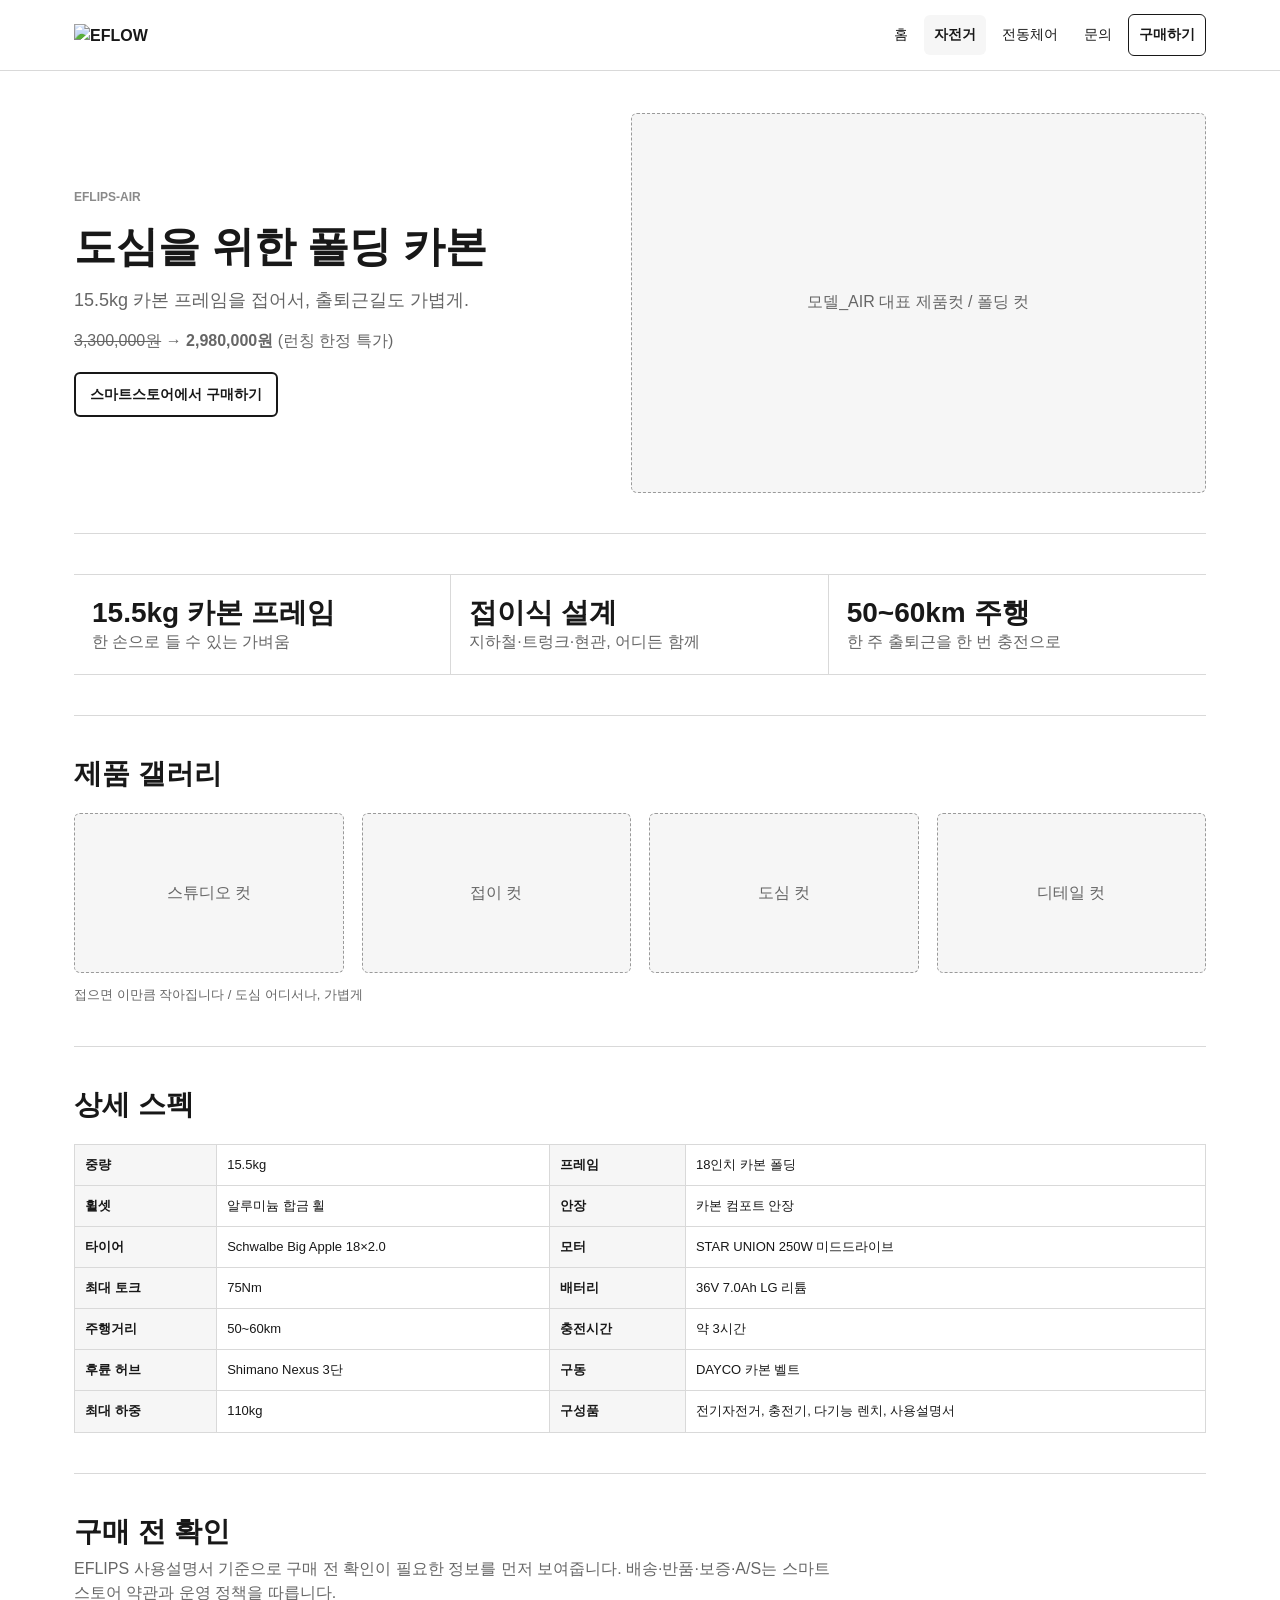
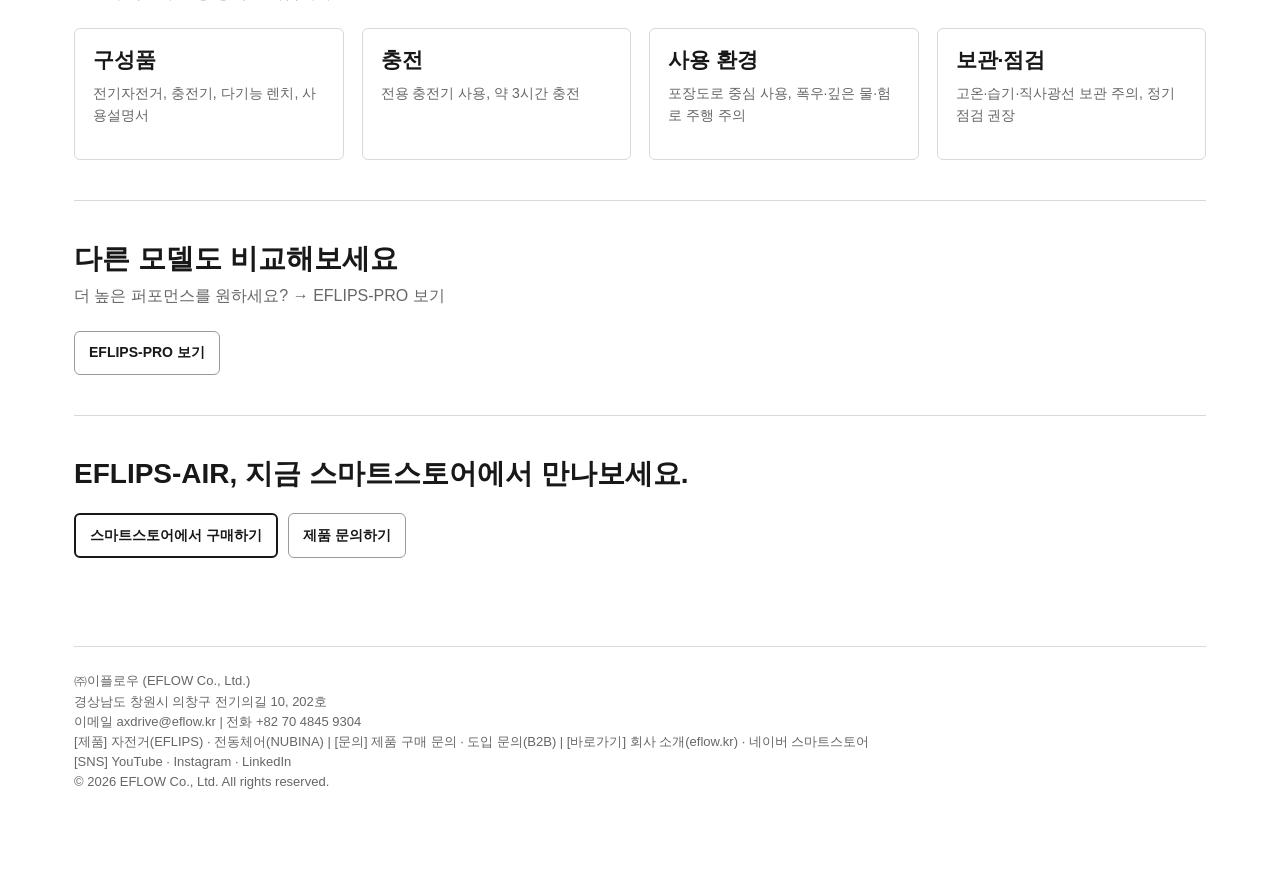
==== air.html @ 93368bbf "Add files via upload" ====
<!doctype html>
<html lang="ko">
<head>
  <meta charset="utf-8">
  <meta name="viewport" content="width=device-width, initial-scale=1">
  <title>EFLIPS-AIR | 2차 와이어프레임</title>
  <link rel="stylesheet" href="style.css">
  <link rel="icon" href="assets/favicon_32.ico">
</head>
<body>
  <header class="site-header">
    <div class="header-inner">
      <a class="brand" href="index.html"><img class="brand-logo" src="assets/Logo_EFLOW_Basic.svg" alt="EFLOW"></a>
      <nav class="nav" aria-label="주요 메뉴">
        <a href="index.html">홈</a>
        <a class="active" href="eflips.html">자전거</a>
        <a href="nubina.html">전동체어</a>
        <a href="contact.html">문의</a>
        <a class="buy" href="store.html">구매하기</a>
      </nav>
    </div>
  </header>

  <main class="page">
    <section class="section split">
      <div class="copy">
        <span class="eyebrow">EFLIPS-AIR</span>
        <h1>도심을 위한 폴딩 카본</h1>
        <p class="lead">15.5kg 카본 프레임을 접어서, 출퇴근길도 가볍게.</p>
        <p><s>3,300,000원</s> → <strong>2,980,000원</strong> (런칭 한정 특가)</p>
        <div class="button-row">
          <a class="button primary" href="store.html">스마트스토어에서 구매하기</a>
        </div>
      </div>
      <div class="visual tall">모델_AIR 대표 제품컷 / 폴딩 컷</div>
    </section>

    <section class="section">
      <div class="feature-list">
        <article class="feature">
          <h2>15.5kg 카본 프레임</h2>
          <p>한 손으로 들 수 있는 가벼움</p>
        </article>
        <article class="feature">
          <h2>접이식 설계</h2>
          <p>지하철·트렁크·현관, 어디든 함께</p>
        </article>
        <article class="feature">
          <h2>50~60km 주행</h2>
          <p>한 주 출퇴근을 한 번 충전으로</p>
        </article>
      </div>
    </section>

    <section class="section">
      <div class="section-title">
        <h2>제품 갤러리</h2>
      </div>
      <div class="grid cols-4">
        <div class="visual compact">스튜디오 컷</div>
        <div class="visual compact">접이 컷</div>
        <div class="visual compact">도심 컷</div>
        <div class="visual compact">디테일 컷</div>
      </div>
      <p class="caption">접으면 이만큼 작아집니다 / 도심 어디서나, 가볍게</p>
    </section>

    <section class="section">
      <div class="section-title">
        <h2>상세 스펙</h2>
      </div>
      <div class="table-wrap">
        <table class="table">
          <tr><th>중량</th><td>15.5kg</td><th>프레임</th><td>18인치 카본 폴딩</td></tr>
          <tr><th>휠셋</th><td>알루미늄 합금 휠</td><th>안장</th><td>카본 컴포트 안장</td></tr>
          <tr><th>타이어</th><td>Schwalbe Big Apple 18×2.0</td><th>모터</th><td>STAR UNION 250W 미드드라이브</td></tr>
          <tr><th>최대 토크</th><td>75Nm</td><th>배터리</th><td>36V 7.0Ah LG 리튬</td></tr>
          <tr><th>주행거리</th><td>50~60km</td><th>충전시간</th><td>약 3시간</td></tr>
          <tr><th>후륜 허브</th><td>Shimano Nexus 3단</td><th>구동</th><td>DAYCO 카본 벨트</td></tr>
          <tr><th>최대 하중</th><td>110kg</td><th>구성품</th><td>전기자전거, 충전기, 다기능 렌치, 사용설명서</td></tr>
        </table>
      </div>
    </section>

    <section class="section">
      <div class="section-title">
        <h2>구매 전 확인</h2>
        <p>EFLIPS 사용설명서 기준으로 구매 전 확인이 필요한 정보를 먼저 보여줍니다. 배송·반품·보증·A/S는 스마트스토어 약관과 운영 정책을 따릅니다.</p>
      </div>
      <div class="grid cols-4 trust-grid">
        <article class="card"><h3>구성품</h3><p>전기자전거, 충전기, 다기능 렌치, 사용설명서</p></article>
        <article class="card"><h3>충전</h3><p>전용 충전기 사용, 약 3시간 충전</p></article>
        <article class="card"><h3>사용 환경</h3><p>포장도로 중심 사용, 폭우·깊은 물·험로 주행 주의</p></article>
        <article class="card"><h3>보관·점검</h3><p>고온·습기·직사광선 보관 주의, 정기 점검 권장</p></article>
      </div>
    </section>

    <section class="section">
      <div class="section-title">
        <h2>다른 모델도 비교해보세요</h2>
        <p>더 높은 퍼포먼스를 원하세요? → EFLIPS-PRO 보기</p>
      </div>
      <div class="button-row">
        <a class="button secondary" href="pro.html">EFLIPS-PRO 보기</a>
      </div>
    </section>

    <section class="section">
      <div class="section-title">
        <h2>EFLIPS-AIR, 지금 스마트스토어에서 만나보세요.</h2>
      </div>
      <div class="button-row">
        <a class="button primary" href="store.html">스마트스토어에서 구매하기</a>
        <a class="button secondary" href="contact.html">제품 문의하기</a>
      </div>
    </section>

    <div class="sticky-cta">
      <a class="button primary" href="store.html">스마트스토어에서 구매하기</a>
    </div>

    <footer class="site-footer">
      ㈜이플로우 (EFLOW Co., Ltd.)<br>
      경상남도 창원시 의창구 전기의길 10, 202호<br>
      이메일 axdrive@eflow.kr | 전화 +82 70 4845 9304<br>
      [제품] 자전거(EFLIPS) · 전동체어(NUBINA) | [문의] 제품 구매 문의 · 도입 문의(B2B) | [바로가기] 회사 소개(eflow.kr) · 네이버 스마트스토어<br>
      [SNS] YouTube · Instagram · LinkedIn<br>
      © 2026 EFLOW Co., Ltd. All rights reserved.
    </footer>
  </main>
</body>
</html>
---- style.css ----
:root {
  --ink: #181818;
  --muted: #666;
  --subtle: #8a8a8a;
  --line: #d9d9d9;
  --line-strong: #9a9a9a;
  --soft: #f6f6f6;
  --white: #fff;
  --radius: 6px;
}

* { box-sizing: border-box; }

body {
  margin: 0;
  background: var(--white);
  color: var(--ink);
  font-family: -apple-system, BlinkMacSystemFont, "Pretendard", "Inter", "Segoe UI", sans-serif;
  line-height: 1.55;
}

a { color: inherit; text-decoration: none; }

.site-header {
  position: sticky;
  top: 0;
  z-index: 20;
  border-bottom: 1px solid var(--line);
  background: rgba(255, 255, 255, .96);
}

.header-inner {
  display: flex;
  align-items: center;
  justify-content: space-between;
  gap: 24px;
  max-width: 1180px;
  margin: 0 auto;
  padding: 14px 24px;
}

.brand {
  display: inline-flex;
  align-items: center;
  gap: 10px;
  font-weight: 800;
}

.brand-mark {
  display: inline-grid;
  width: 32px;
  height: 32px;
  place-items: center;
  border: 1px solid var(--ink);
  border-radius: 50%;
  font-size: 12px;
}

.nav {
  display: flex;
  align-items: center;
  justify-content: flex-end;
  gap: 6px;
  flex-wrap: wrap;
  font-size: 14px;
}

.nav a {
  min-height: 40px;
  padding: 9px 10px;
  border-radius: var(--radius);
}

.nav a.active {
  background: var(--soft);
  font-weight: 800;
}

.nav .buy {
  border: 1px solid var(--ink);
  font-weight: 800;
}

.page {
  max-width: 1180px;
  margin: 0 auto;
  padding: 42px 24px 104px;
}

.section {
  padding: 40px 0;
  border-bottom: 1px solid var(--line);
}

.section:first-child { padding-top: 0; }

.section:last-of-type { border-bottom: 0; }

.section-title {
  max-width: 760px;
  margin-bottom: 22px;
}

.section-title p { margin-top: 8px; }

.split {
  display: grid;
  grid-template-columns: minmax(0, .95fr) minmax(0, 1.05fr);
  gap: 36px;
  align-items: stretch;
}

.split.reverse {
  grid-template-columns: minmax(0, 1.05fr) minmax(0, .95fr);
}

.copy {
  display: flex;
  min-width: 0;
  flex-direction: column;
  justify-content: center;
  gap: 14px;
}

.eyebrow {
  color: var(--subtle);
  font-size: 12px;
  font-weight: 800;
  text-transform: uppercase;
}

h1,
h2,
h3,
h4 {
  margin: 0;
  line-height: 1.25;
}

h1 { font-size: 42px; }
h2 { font-size: 28px; }
h3 { font-size: 21px; }
h4 { font-size: 18px; }

p {
  margin: 0;
  color: var(--muted);
}

.lead {
  font-size: 18px;
  color: var(--muted);
}

.visual {
  display: grid;
  min-height: 300px;
  place-items: center;
  padding: 24px;
  border: 1px dashed var(--line-strong);
  border-radius: var(--radius);
  background: var(--soft);
  color: var(--muted);
  text-align: center;
}

.visual.compact { min-height: 160px; }

.visual.tall { min-height: 380px; }

.button-row {
  display: flex;
  gap: 10px;
  flex-wrap: wrap;
  margin-top: 4px;
}

.button {
  display: inline-flex;
  min-height: 42px;
  align-items: center;
  justify-content: center;
  padding: 10px 14px;
  border: 1px solid var(--ink);
  border-radius: var(--radius);
  background: var(--white);
  font-size: 14px;
  font-weight: 800;
}

.button.primary { border-width: 2px; }

.button.secondary { border-color: var(--line-strong); }

.grid {
  display: grid;
  gap: 18px;
}

.cols-2 { grid-template-columns: repeat(2, minmax(0, 1fr)); }
.cols-3 { grid-template-columns: repeat(3, minmax(0, 1fr)); }
.cols-4 { grid-template-columns: repeat(4, minmax(0, 1fr)); }

.choice,
.card,
.form-panel {
  padding: 18px;
  border: 1px solid var(--line);
  border-radius: var(--radius);
  background: var(--white);
}

.choice {
  display: grid;
  grid-template-rows: auto 1fr;
  gap: 16px;
}

.choice .visual {
  min-height: 210px;
  border: 0;
}

.choice-body,
.card {
  display: flex;
  min-width: 0;
  flex-direction: column;
  gap: 10px;
}

.trust-grid .card {
  min-height: 132px;
}

.trust-grid .card p {
  font-size: 14px;
}

.feature-list {
  display: grid;
  grid-template-columns: repeat(3, minmax(0, 1fr));
  gap: 0;
  border-top: 1px solid var(--line);
  border-bottom: 1px solid var(--line);
}

.feature {
  padding: 20px 18px;
  border-right: 1px solid var(--line);
}

.feature:last-child { border-right: 0; }

.notice {
  padding: 14px 0;
  border-top: 1px solid var(--line);
  border-bottom: 1px solid var(--line);
  font-weight: 800;
}

.story-steps {
  display: grid;
  grid-template-columns: repeat(4, minmax(0, 1fr));
  gap: 12px;
  margin-top: 18px;
}

.step {
  min-height: 120px;
  padding: 16px;
  border: 1px dashed var(--line-strong);
  border-radius: var(--radius);
  background: var(--soft);
  color: var(--muted);
}

.table-wrap { overflow-x: auto; }

.table {
  width: 100%;
  min-width: 660px;
  border-collapse: collapse;
  border: 1px solid var(--line);
  font-size: 13px;
}

.table th,
.table td {
  padding: 10px;
  border-right: 1px solid var(--line);
  border-bottom: 1px solid var(--line);
  text-align: left;
  vertical-align: top;
}

.table th { background: var(--soft); }

.form-layout {
  display: grid;
  grid-template-columns: minmax(0, .85fr) minmax(0, 1.15fr);
  gap: 34px;
}

.field-stack {
  display: grid;
  gap: 10px;
  margin-top: 14px;
}

.field {
  min-height: 46px;
  padding: 10px 12px;
  border: 1px dashed var(--line-strong);
  border-radius: var(--radius);
  color: var(--muted);
}

.field.tall { min-height: 128px; }

.sticky-cta {
  display: none;
  position: fixed;
  right: 16px;
  bottom: 12px;
  left: 16px;
  z-index: 15;
  align-items: center;
  justify-content: stretch;
  gap: 10px;
  padding: 10px;
  border: 1px solid var(--line-strong);
  border-radius: var(--radius);
  background: var(--white);
  box-shadow: 0 4px 14px rgba(0, 0, 0, .08);
}

.sticky-cta .button { width: 100%; }

.caption {
  margin-top: 12px;
  font-size: 13px;
}

.site-footer {
  margin-top: 48px;
  padding-top: 24px;
  border-top: 1px solid var(--line);
  color: var(--muted);
  font-size: 13px;
}

@media (max-width: 900px) {
  .split,
  .split.reverse,
  .form-layout {
    grid-template-columns: 1fr;
  }

  .feature-list {
    grid-template-columns: 1fr;
  }

  .feature {
    border-right: 0;
    border-bottom: 1px solid var(--line);
  }

  .feature:last-child { border-bottom: 0; }

  .cols-4,
  .cols-3 {
    grid-template-columns: repeat(2, minmax(0, 1fr));
  }
}

@media (max-width: 640px) {
  .header-inner,
  .page {
    padding-left: 16px;
    padding-right: 16px;
  }

  .header-inner {
    align-items: flex-start;
    flex-direction: column;
  }

  .nav { justify-content: flex-start; }

  .page { padding-top: 30px; }

  h1 { font-size: 30px; }
  h2 { font-size: 24px; }

  .lead { font-size: 16px; }

  .cols-2,
  .cols-3,
  .cols-4,
  .story-steps {
    grid-template-columns: 1fr;
  }

  .visual { min-height: 220px; }

  .sticky-cta {
    display: flex;
  }
}


/* === 프로토타입 보강 (실제 로고 적용 / 컬러·디자인컨셉 미적용) === */
.brand-logo { height: 22px; width: auto; display: block; }
.trust-line {
  max-width: 760px;
  margin: 0 auto;
  text-align: center;
  font-size: 16px;
  font-weight: 700;
  color: var(--ink);
}
@media (max-width: 640px) {
  .brand-logo { height: 20px; }
}
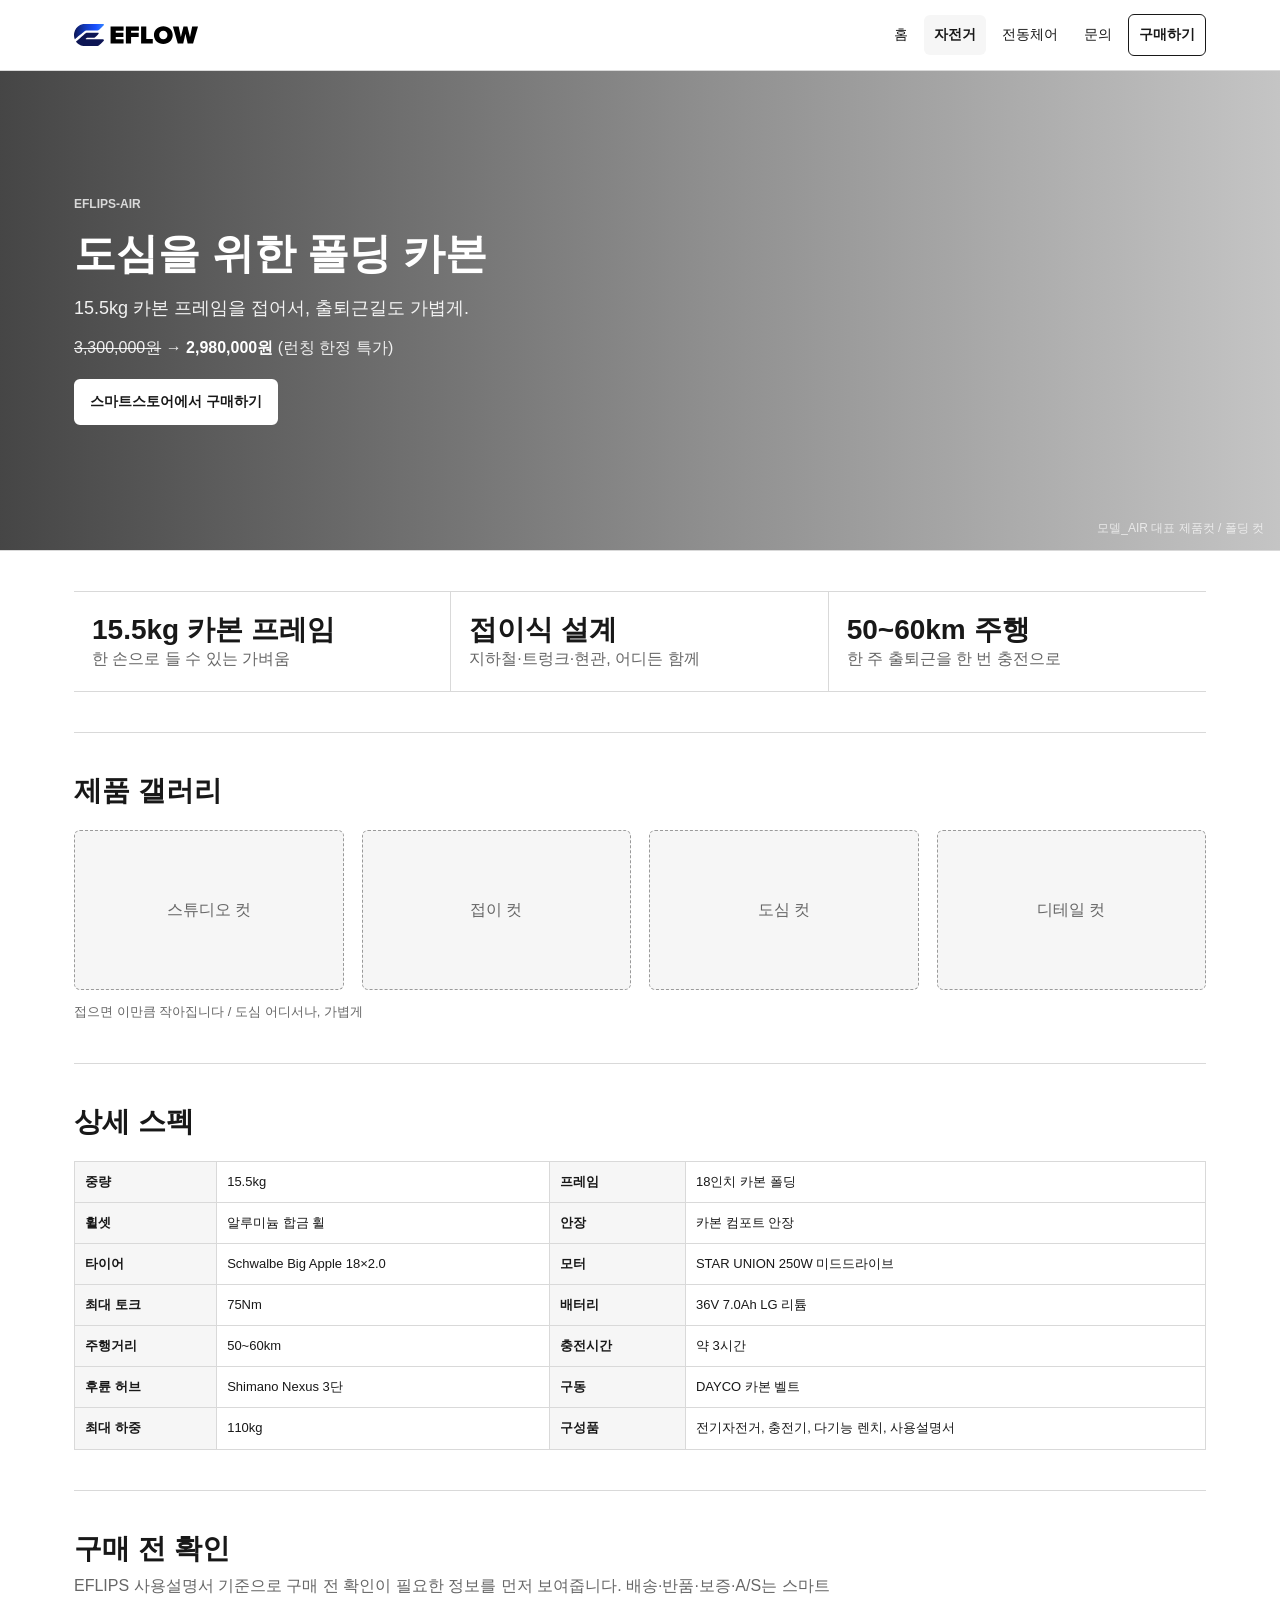
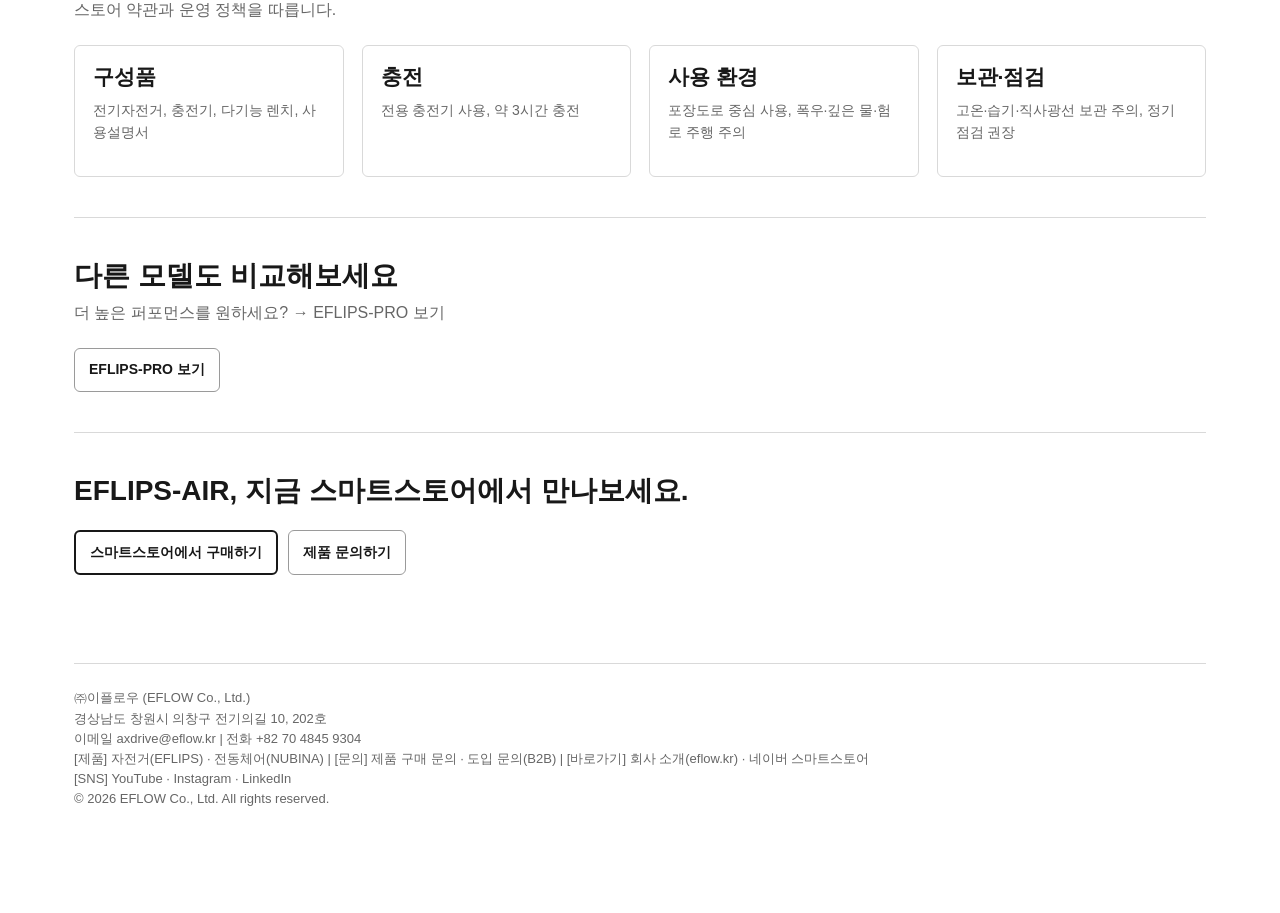
==== commit 816ea8a9: "Add files via upload" ====
--- a/air.html
+++ b/air.html
@@ -22,8 +22,10 @@
   </header>
 
   <main class="page">
-    <section class="section split">
-      <div class="copy">
+    <section class="hero">
+      <div class="hero-media"></div>
+      <span class="hero-note">모델_AIR 대표 제품컷 / 폴딩 컷</span>
+      <div class="hero-copy">
         <span class="eyebrow">EFLIPS-AIR</span>
         <h1>도심을 위한 폴딩 카본</h1>
         <p class="lead">15.5kg 카본 프레임을 접어서, 출퇴근길도 가볍게.</p>
@@ -32,7 +34,6 @@
           <a class="button primary" href="store.html">스마트스토어에서 구매하기</a>
         </div>
       </div>
-      <div class="visual tall">모델_AIR 대표 제품컷 / 폴딩 컷</div>
     </section>
 
     <section class="section">
--- a/style.css
+++ b/style.css
@@ -423,3 +423,56 @@
 @media (max-width: 640px) {
   .brand-logo { height: 20px; }
 }
+
+
+/* === 풀폭 히어로 (이미지 풀블리드 + 다크 스크림 + 흰 카피 오버레이) === */
+html { overflow-x: hidden; }
+.hero {
+  position: relative;
+  margin: -42px calc(50% - 50vw) 0;
+  min-height: 480px;
+  display: flex;
+  align-items: center;
+  overflow: hidden;
+  background: var(--soft); /* 이미지 영역 자리(플레이스홀더) */
+  border-bottom: 1px solid var(--line);
+}
+.hero::before { /* 다크 스크림 */
+  content: "";
+  position: absolute;
+  inset: 0;
+  background: linear-gradient(90deg, rgba(20,20,20,.78) 0%, rgba(20,20,20,.46) 55%, rgba(20,20,20,.22) 100%);
+}
+.hero-note { /* 와이어프레임용 이미지 영역 라벨 */
+  position: absolute;
+  right: 16px;
+  bottom: 12px;
+  z-index: 2;
+  color: rgba(255,255,255,.7);
+  font-size: 12px;
+}
+.hero-copy {
+  position: relative;
+  z-index: 2;
+  width: 100%;
+  max-width: 1180px;
+  margin: 0 auto;
+  padding: 76px 24px;
+  display: flex;
+  flex-direction: column;
+  justify-content: center;
+  gap: 14px;
+  color: #fff;
+}
+.hero-copy .eyebrow { color: rgba(255,255,255,.78); }
+.hero-copy h1 { color: #fff; }
+.hero-copy .lead { color: rgba(255,255,255,.92); max-width: 620px; }
+.hero-copy p { color: rgba(255,255,255,.9); }
+.hero-copy strong { color: #fff; }
+.hero-copy .button { background: transparent; border-color: #fff; color: #fff; }
+.hero-copy .button.primary { background: #fff; border-color: #fff; color: var(--ink); }
+.hero-copy .button.secondary { border-color: rgba(255,255,255,.7); color: #fff; }
+@media (max-width: 640px) {
+  .hero { margin-top: -30px; min-height: 380px; }
+  .hero-copy { padding: 48px 16px; }
+}
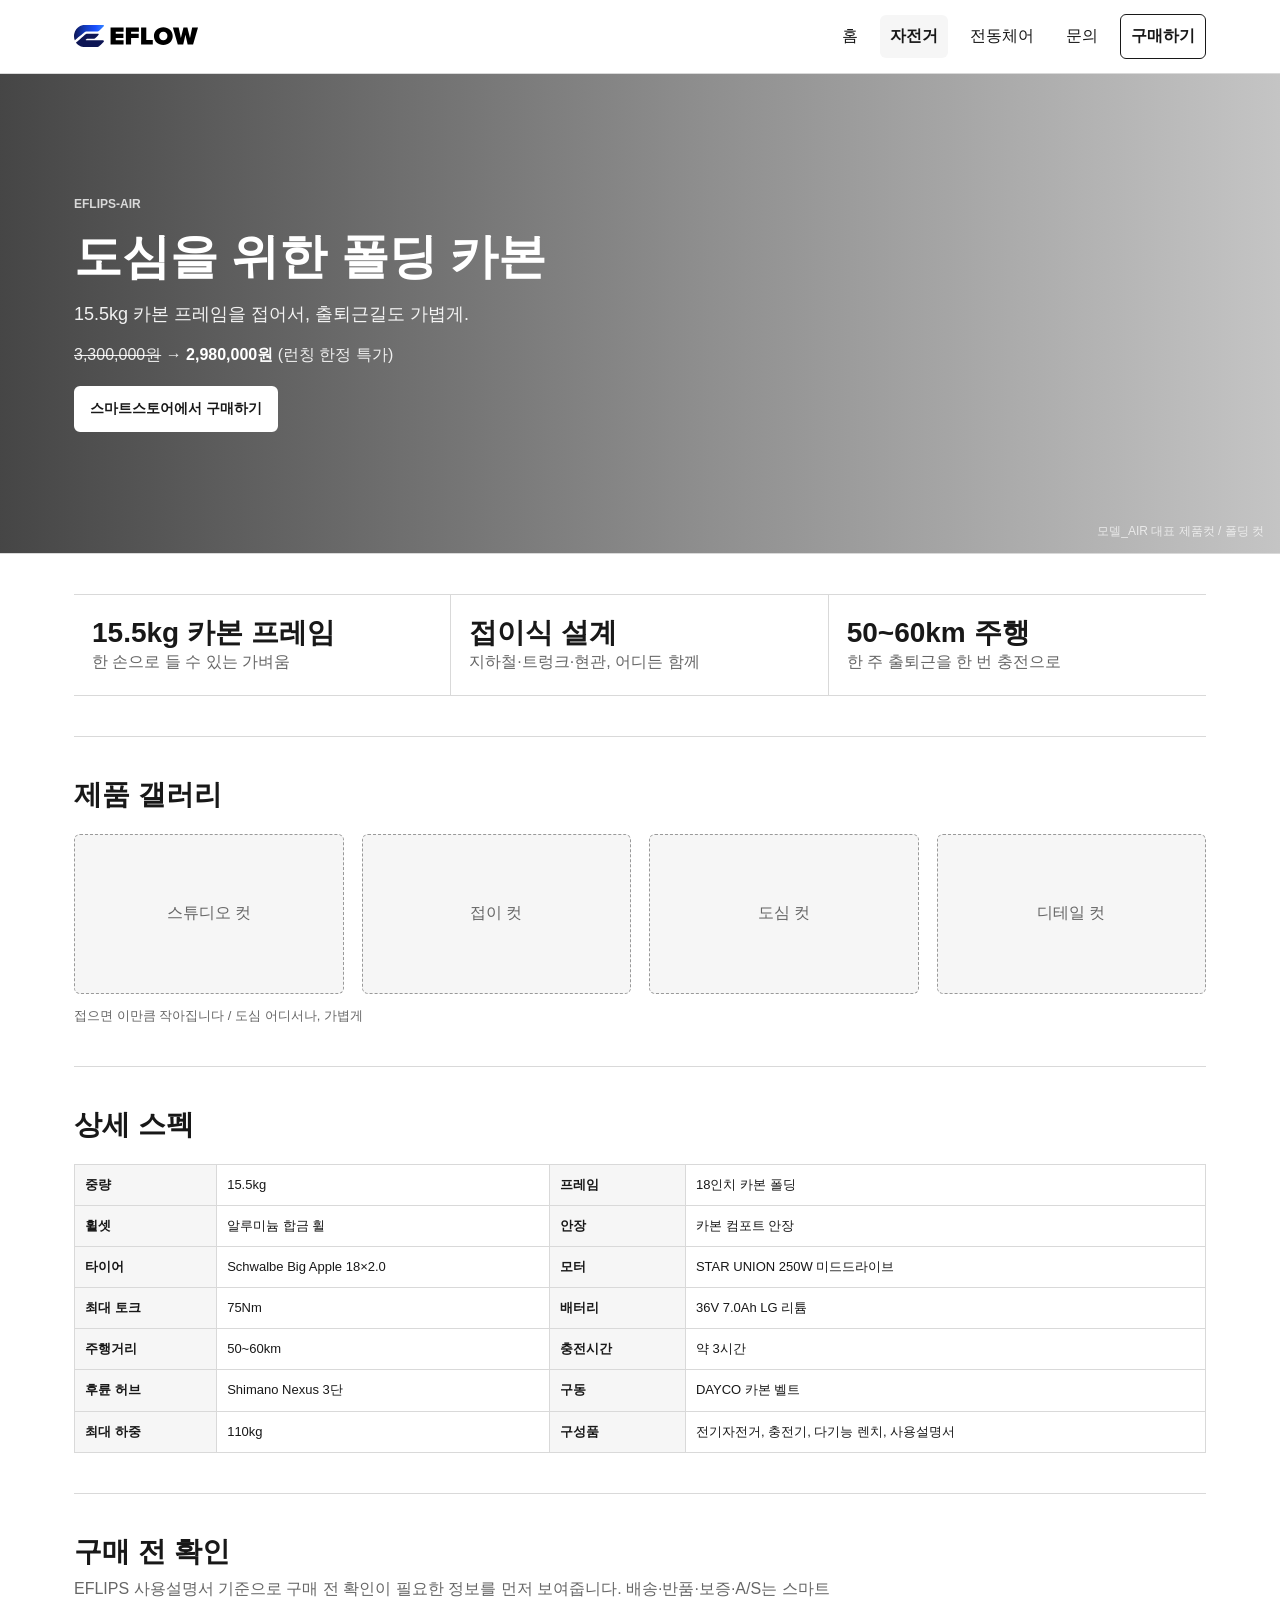
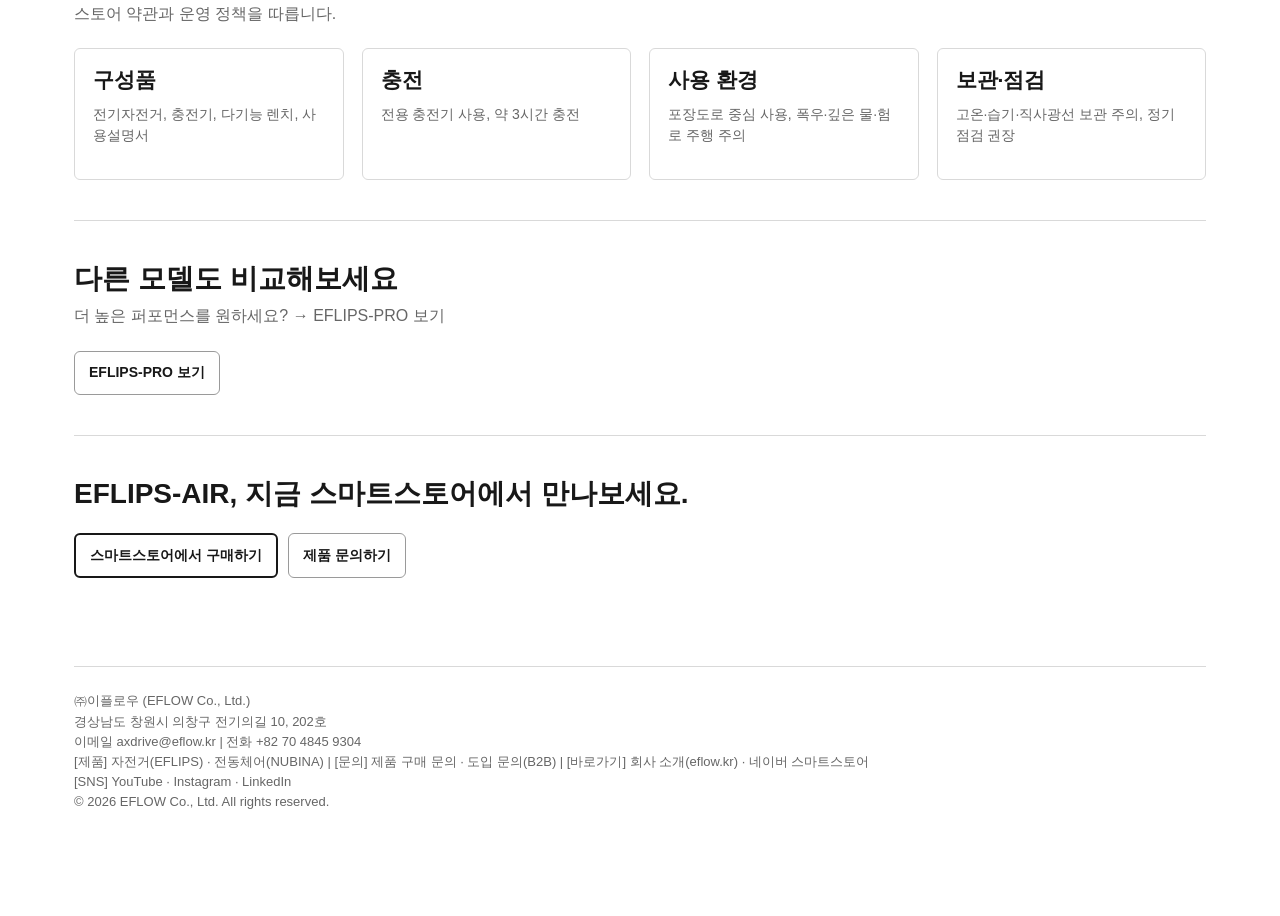
==== commit 48ff13ea: "Add files via upload" ====
--- a/air.html
+++ b/air.html
@@ -12,12 +12,27 @@
     <div class="header-inner">
       <a class="brand" href="index.html"><img class="brand-logo" src="assets/Logo_EFLOW_Basic.svg" alt="EFLOW"></a>
       <nav class="nav" aria-label="주요 메뉴">
+        <button class="nav-close" type="button" aria-label="메뉴 닫기">✕</button>
         <a href="index.html">홈</a>
-        <a class="active" href="eflips.html">자전거</a>
+        <div class="nav-item has-sub active">
+          <a href="eflips.html">자전거</a>
+          <div class="submenu">
+          <a href="eflips.html">EFLIPS 전체</a>
+          <a class="active" href="air.html">EFLIPS-AIR</a>
+          <a href="pro.html">EFLIPS-PRO</a>
+          </div>
+        </div>
         <a href="nubina.html">전동체어</a>
-        <a href="contact.html">문의</a>
+        <div class="nav-item has-sub">
+          <a href="contact.html">문의</a>
+          <div class="submenu">
+          <a href="contact.html">제품 구매 문의</a>
+          <a href="b2b.html">도입 문의 (B2B)</a>
+          </div>
+        </div>
         <a class="buy" href="store.html">구매하기</a>
       </nav>
+      <button class="nav-toggle" type="button" aria-label="메뉴 열기" aria-expanded="false">☰</button>
     </div>
   </header>
 
@@ -129,5 +144,16 @@
       © 2026 EFLOW Co., Ltd. All rights reserved.
     </footer>
   </main>
+  <script>
+  (function(){
+    var t=document.querySelector('.nav-toggle');
+    var c=document.querySelector('.nav-close');
+    var nav=document.querySelector('.nav');
+    function set(o){document.body.classList.toggle('menu-open',o);if(t)t.setAttribute('aria-expanded',o);}
+    if(t)t.addEventListener('click',function(){set(!document.body.classList.contains('menu-open'));});
+    if(c)c.addEventListener('click',function(){set(false);});
+    if(nav)nav.addEventListener('click',function(e){if(e.target.closest('a'))set(false);});
+  })();
+  </script>
 </body>
 </html>
--- a/style.css
+++ b/style.css
@@ -60,9 +60,9 @@
   display: flex;
   align-items: center;
   justify-content: flex-end;
-  gap: 6px;
+  gap: 12px;
   flex-wrap: wrap;
-  font-size: 14px;
+  font-size: 16px;
 }
 
 .nav a {
@@ -476,3 +476,121 @@
   .hero { margin-top: -30px; min-height: 380px; }
   .hero-copy { padding: 48px 16px; }
 }
+
+
+/* === 2뎁스 서브메뉴 (호버 드롭다운) === */
+.nav-item { position: relative; display: inline-flex; align-items: center; }
+.nav-item > a { min-height: 40px; padding: 9px 10px; border-radius: var(--radius); }
+.nav-item.active > a { background: var(--soft); font-weight: 800; }
+.submenu {
+  position: absolute;
+  top: 100%;
+  left: 0;
+  z-index: 30;
+  display: none;
+  min-width: 200px;
+  padding: 6px;
+  background: #fff;
+  border: 1px solid var(--line);
+  border-radius: var(--radius);
+  box-shadow: 0 10px 28px rgba(0,0,0,.12);
+}
+.nav-item:hover .submenu,
+.nav-item:focus-within .submenu { display: block; }
+.submenu a {
+  display: block;
+  min-height: auto;
+  padding: 9px 12px;
+  border-radius: var(--radius);
+  white-space: nowrap;
+  font-size: 14px;
+}
+.submenu a:hover { background: var(--soft); }
+.submenu a.active { background: var(--soft); font-weight: 800; }
+
+/* 메인 페이지 히어로 높이 */
+.hero.hero-home { min-height: 520px; }
+
+@media (max-width: 640px) {
+  .nav-item { width: 100%; flex-direction: column; align-items: flex-start; }
+  .submenu {
+    position: static;
+    display: block;
+    min-width: 0;
+    padding: 0 0 0 12px;
+    border: 0;
+    box-shadow: none;
+  }
+}
+
+
+/* 메인 배너 타이틀 크기 (42 -> 48) */
+.hero-copy h1 { font-size: 48px; }
+@media (max-width: 640px) { .hero-copy h1 { font-size: 32px; } }
+
+
+/* === 모바일 햄버거 메뉴 === */
+.nav-toggle, .nav-close { display: none; }
+.nav-toggle {
+  align-items: center;
+  justify-content: center;
+  width: 44px;
+  height: 44px;
+  border: 1px solid var(--line);
+  border-radius: var(--radius);
+  background: var(--white);
+  font-size: 22px;
+  line-height: 1;
+  cursor: pointer;
+}
+@media (max-width: 768px) {
+  .header-inner { flex-direction: row; align-items: center; }
+  .nav-toggle { display: inline-flex; }
+  .nav {
+    position: fixed;
+    inset: 0;
+    z-index: 50;
+    display: none;
+    flex-direction: column;
+    align-items: stretch;
+    justify-content: flex-start;
+    gap: 2px;
+    padding: 72px 20px 40px;
+    background: var(--white);
+    overflow-y: auto;
+    font-size: 18px;
+  }
+  body.menu-open .nav { display: flex; }
+  body.menu-open { overflow: hidden; }
+  .nav-close {
+    display: inline-flex;
+    align-items: center;
+    justify-content: center;
+    position: absolute;
+    top: 16px;
+    right: 16px;
+    width: 44px;
+    height: 44px;
+    border: 1px solid var(--line);
+    border-radius: var(--radius);
+    background: var(--white);
+    font-size: 20px;
+    cursor: pointer;
+  }
+  .nav > a, .nav-item > a {
+    width: 100%;
+    padding: 14px 10px;
+    border-bottom: 1px solid var(--soft);
+  }
+  .nav-item { width: 100%; flex-direction: column; align-items: stretch; }
+  .submenu {
+    position: static;
+    display: block;
+    min-width: 0;
+    padding: 4px 0 10px 16px;
+    border: 0;
+    box-shadow: none;
+  }
+  .submenu a { font-size: 16px; padding: 11px 10px; }
+  .nav .buy { margin-top: 14px; text-align: center; justify-content: center; }
+}
